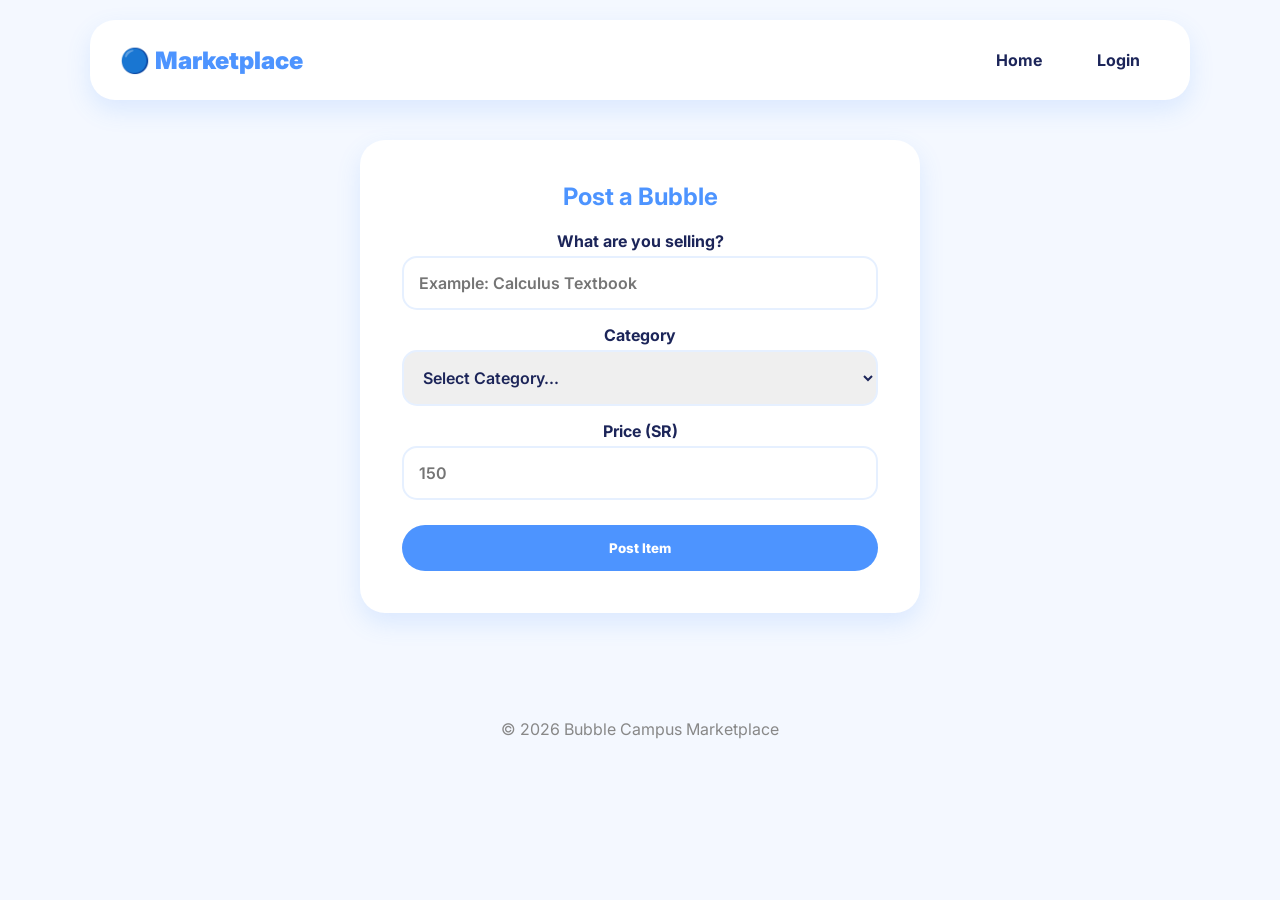
==== add-product.html @ 07e16999 "first" ====
<!DOCTYPE html>
<html lang="en">
<head>
  <meta charset="UTF-8">
  <title>Sell Item | Bubble Market</title>
  <link href="https://fonts.googleapis.com/css2?family=Inter:wght@400;600;700;900&display=swap" rel="stylesheet">
  <link rel="stylesheet" href="styles.css">
</head>
<body>

  <header class="site-header container">
    <a href="index.html" class="brand">🔵 Marketplace</a>
    <nav class="nav-links">
      <a href="index.html" class="nav-link" id="nav-index">Home</a>
      <a href="add-product.html" class="nav-link logged-in-only" id="nav-add">Sell Item</a>
      <a href="my-listings.html" class="nav-link logged-in-only" id="nav-mine">My Listings</a>
      <a href="admin-panel.html" class="nav-link admin-only" id="nav-admin">Admin</a>
      <a href="login.html" class="nav-link guest-only" id="nav-login">Login</a>
      <a href="#" id="logoutBtn" class="nav-link logged-in-only">Logout</a>
    </nav>
  </header>

  <main class="container" style="max-width: 600px; margin-top: 40px;">
    <div class="card" style="padding: 40px;">
      <h2 style="color: var(--bubble-blue); text-align: center; margin-top: 0;">Post a Bubble</h2>
      
      <form id="addForm" style="display: grid; gap: 15px;">
        <div>
          <label style="font-weight: 700; margin-bottom: 5px; display: block;">What are you selling?</label>
          <input type="text" id="addTitle" class="bubble-input" placeholder="Example: Calculus Textbook" required>
        </div>
        <div>
          <label style="font-weight: 700; margin-bottom: 5px; display: block;">Category</label>
          <select id="addCategory" class="bubble-input" required>
            <option value="">Select Category...</option>
            <option value="Books">Books</option>
            <option value="Tablets">Tablets</option>
            <option value="Audio">Audio</option>
            <option value="Furniture">Furniture</option>
          </select>
        </div>
        <div>
          <label style="font-weight: 700; margin-bottom: 5px; display: block;">Price (SR)</label>
          <input type="number" id="addPrice" class="bubble-input" placeholder="150" required>
        </div>
        <button type="submit" class="btn" style="margin-top: 10px; width: 100%;">Post Item</button>
      </form>
    </div>
  </main>

  <footer class="footer"><p>© 2026 Bubble Campus Marketplace</p></footer>

  <script src="script.js"></script>
</body>
</html>
---- styles.css ----
/* Project: Campus Marketplace (Phase 2)
   Theme: Simple Bubble
*/

:root {
  --bubble-blue: #4d94ff;
  --bubble-light: #e6f0ff;
  --bubble-pink: #ff85a2;
  --navy: #1c2559;
  --white: #ffffff;
  --shadow: 0 10px 25px rgba(77, 148, 255, 0.15);
  --radius: 25px; 
}

* { box-sizing: border-box; font-family: 'Inter', sans-serif; }
body { margin: 0; background-color: #f4f8ff; color: var(--navy); }
a { text-decoration: none; color: inherit; }
.container { max-width: 1100px; margin: 0 auto; padding: 0 20px; }

/* --- Header --- */
.site-header {
  background: var(--white); margin: 20px auto; padding: 20px 30px;
  border-radius: var(--radius); box-shadow: var(--shadow);
  display: flex; justify-content: space-between; align-items: center;
}
.brand { font-size: 1.5rem; font-weight: 900; color: var(--bubble-blue); }
.nav-links { display: flex; gap: 15px; }
.nav-link { font-weight: 700; padding: 10px 20px; border-radius: 20px; transition: 0.3s; }
.nav-link:hover, .nav-link.active { background: var(--bubble-light); color: var(--bubble-blue); }
.admin-only, .logged-in-only, .guest-only { display: none; } /* Controlled by JS */

/* --- Hero --- */
.hero { text-align: center; padding: 60px 20px; margin-bottom: 30px; }
.hero h1 { font-size: 3rem; color: var(--bubble-blue); margin-bottom: 10px; }

/* --- Search Bar --- */
.search-bar {
  background: var(--white); padding: 20px; border-radius: var(--radius);
  box-shadow: var(--shadow); display: grid; grid-template-columns: 2fr 1fr 1fr 1fr; gap: 15px;
  margin-bottom: 40px;
}

/* --- Forms & Inputs --- */
.bubble-input, .search-bar input, .search-bar select {
  width: 100%; padding: 15px; border-radius: 15px; border: 2px solid var(--bubble-light);
  outline: none; font-size: 1rem; font-weight: 600; color: var(--navy); transition: 0.3s;
}
.bubble-input:focus, .search-bar input:focus, .search-bar select:focus { border-color: var(--bubble-blue); }

/* --- Role Switcher Buttons --- */
.role-btn {
  flex: 1; padding: 15px; border-radius: 15px; border: none; font-weight: 800; 
  cursor: pointer; transition: 0.3s; background: var(--bubble-light); color: var(--bubble-blue);
}
.role-btn.active { background: var(--bubble-blue); color: var(--white); }

/* --- Product Cards --- */
.grid-products { display: grid; grid-template-columns: repeat(auto-fill, minmax(250px, 1fr)); gap: 30px; }
.card {
  background: var(--white); border-radius: var(--radius); padding: 15px;
  box-shadow: var(--shadow); text-align: center; transition: 0.3s; border: 2px solid transparent;
}
.card:hover { transform: translateY(-5px); border-color: var(--bubble-light); }
.product-image {
  height: 160px; background: var(--bubble-light); border-radius: 15px;
  display: flex; align-items: center; justify-content: center; font-size: 4rem; margin-bottom: 15px;
}
.product-price {
  display: inline-block; background: var(--bubble-light); color: var(--bubble-blue);
  padding: 8px 16px; border-radius: 20px; font-weight: 800; margin-top: 10px;
}

/* --- Buttons --- */
.btn {
  display: inline-block; padding: 15px 30px; background: var(--bubble-blue);
  color: var(--white); font-weight: 800; border-radius: 30px; border: none; cursor: pointer; transition: 0.3s;
}
.btn:hover { transform: scale(1.05); }
.btn-ghost { background: var(--bubble-light); color: var(--bubble-blue); }

/* --- Footer --- */
.footer { text-align: center; padding: 40px; color: #888; margin-top: 50px; }
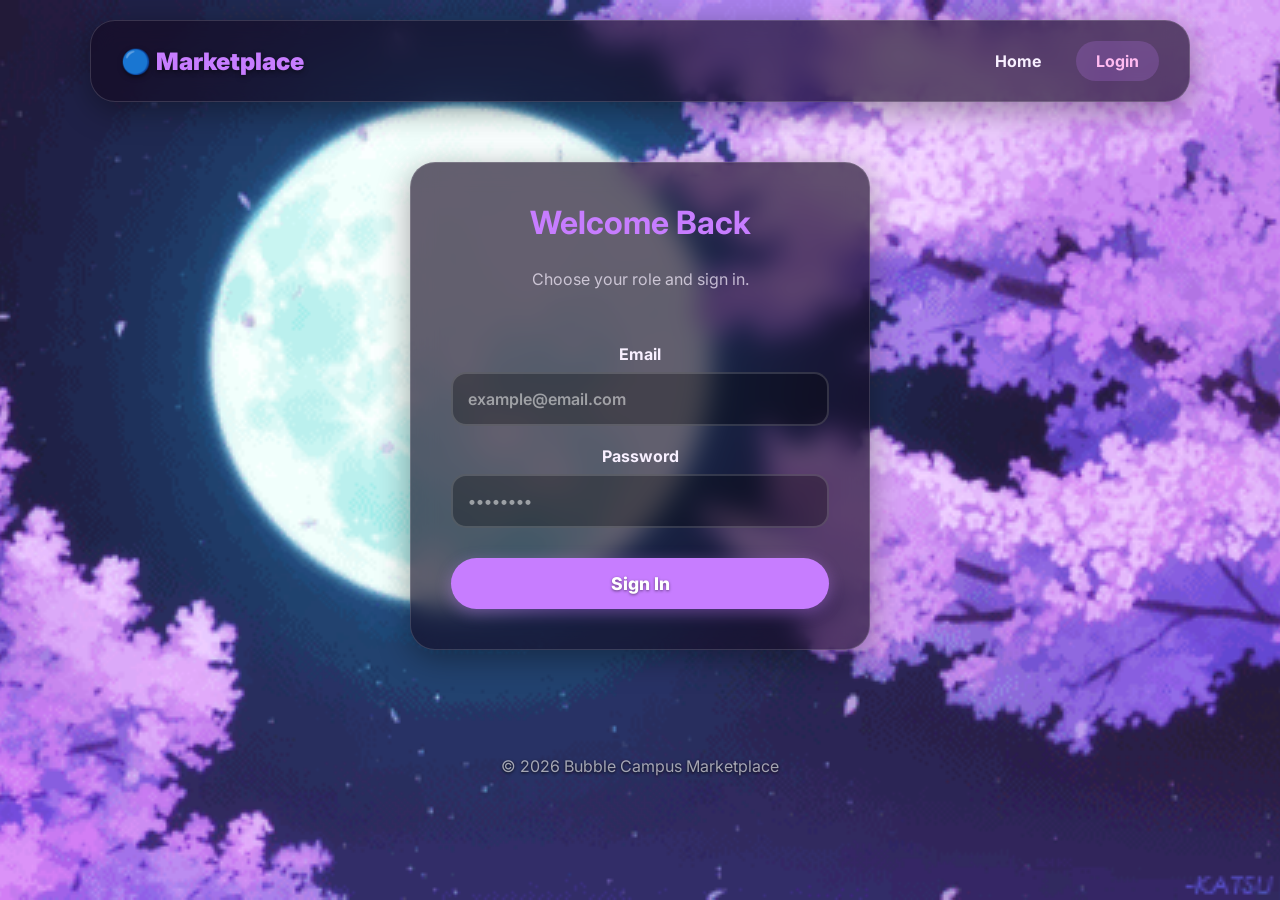
==== commit 7943dfe5: "Added Phase 2 frontend files" ====
--- a/add-product.html
+++ b/add-product.html
@@ -12,10 +12,12 @@
     <a href="index.html" class="brand">🔵 Marketplace</a>
     <nav class="nav-links">
       <a href="index.html" class="nav-link" id="nav-index">Home</a>
+      <a href="messages.html" class="nav-link logged-in-only" id="nav-messages">Inbox</a>
       <a href="add-product.html" class="nav-link logged-in-only" id="nav-add">Sell Item</a>
       <a href="my-listings.html" class="nav-link logged-in-only" id="nav-mine">My Listings</a>
       <a href="admin-panel.html" class="nav-link admin-only" id="nav-admin">Admin</a>
       <a href="login.html" class="nav-link guest-only" id="nav-login">Login</a>
+      <a href="register.html" class="nav-link guest-only" id="nav-register">Register</a>
       <a href="#" id="logoutBtn" class="nav-link logged-in-only">Logout</a>
     </nav>
   </header>
@@ -43,6 +45,14 @@
           <label style="font-weight: 700; margin-bottom: 5px; display: block;">Price (SR)</label>
           <input type="number" id="addPrice" class="bubble-input" placeholder="150" required>
         </div>
+        <div>
+          <label style="font-weight: 700; margin-bottom: 5px; display: block;">Description</label>
+          <textarea id="addDescription" class="bubble-input" rows="3" placeholder="Condition, details, etc..." required></textarea>
+        </div>
+        <div>
+          <label style="font-weight: 700; margin-bottom: 5px; display: block;">Image URL</label>
+          <input type="url" id="addImage" class="bubble-input" placeholder="https://example.com/image.jpg">
+        </div>
         <button type="submit" class="btn" style="margin-top: 10px; width: 100%;">Post Item</button>
       </form>
     </div>
--- a/styles.css
+++ b/styles.css
@@ -1,19 +1,36 @@
 /* Project: Campus Marketplace (Phase 2)
-   Theme: Simple Bubble
+   Theme: Dreamy Purple Glass
 */
 
 :root {
-  --bubble-blue: #4d94ff;
-  --bubble-light: #e6f0ff;
-  --bubble-pink: #ff85a2;
-  --navy: #1c2559;
-  --white: #ffffff;
-  --shadow: 0 10px 25px rgba(77, 148, 255, 0.15);
+  --bubble-blue: #c77dff; 
+  --bubble-light: rgba(199, 125, 255, 0.2); 
+  --bubble-pink: #ffbaf0; 
+  --navy: #f8f0ff; 
+  --white: rgba(20, 10, 35, 0.65); 
+  --glass-border: rgba(255, 255, 255, 0.15);
+  --shadow: 0 8px 32px 0 rgba(0, 0, 0, 0.37);
   --radius: 25px; 
 }
 
 * { box-sizing: border-box; font-family: 'Inter', sans-serif; }
-body { margin: 0; background-color: #f4f8ff; color: var(--navy); }
+
+/* --- Smooth Page Transition Animation --- */
+@keyframes dreamyFade {
+  from { opacity: 0; }
+  to { opacity: 1; }
+}
+
+body { 
+  margin: 0; 
+  /* #140a23 acts as a dark base to prevent the jarring white flash while the GIF loads */
+  background: #140a23 url('bg.gif') no-repeat center center fixed; 
+  background-size: cover;
+  color: var(--navy); 
+  /* Triggers the fade-in every time a page loads */
+  animation: dreamyFade 0.4s ease-in-out;
+}
+
 a { text-decoration: none; color: inherit; }
 .container { max-width: 1100px; margin: 0 auto; padding: 0 20px; }
 
@@ -21,62 +38,73 @@
 .site-header {
   background: var(--white); margin: 20px auto; padding: 20px 30px;
   border-radius: var(--radius); box-shadow: var(--shadow);
+  backdrop-filter: blur(12px); -webkit-backdrop-filter: blur(12px);
+  border: 1px solid var(--glass-border);
   display: flex; justify-content: space-between; align-items: center;
 }
-.brand { font-size: 1.5rem; font-weight: 900; color: var(--bubble-blue); }
+.brand { font-size: 1.5rem; font-weight: 900; color: var(--bubble-blue); text-shadow: 0 2px 5px rgba(0,0,0,0.5); }
 .nav-links { display: flex; gap: 15px; }
-.nav-link { font-weight: 700; padding: 10px 20px; border-radius: 20px; transition: 0.3s; }
-.nav-link:hover, .nav-link.active { background: var(--bubble-light); color: var(--bubble-blue); }
-.admin-only, .logged-in-only, .guest-only { display: none; } /* Controlled by JS */
+.nav-link { font-weight: 700; padding: 10px 20px; border-radius: 20px; transition: 0.3s; color: var(--navy); }
+.nav-link:hover, .nav-link.active { background: var(--bubble-light); color: var(--bubble-pink); }
+.admin-only, .logged-in-only, .guest-only { display: none; } 
 
 /* --- Hero --- */
 .hero { text-align: center; padding: 60px 20px; margin-bottom: 30px; }
-.hero h1 { font-size: 3rem; color: var(--bubble-blue); margin-bottom: 10px; }
+.hero h1 { font-size: 3rem; color: var(--bubble-pink); margin-bottom: 10px; text-shadow: 0 2px 10px rgba(0,0,0,0.8); }
+.hero p { text-shadow: 0 2px 5px rgba(0,0,0,0.8); }
 
 /* --- Search Bar --- */
 .search-bar {
   background: var(--white); padding: 20px; border-radius: var(--radius);
   box-shadow: var(--shadow); display: grid; grid-template-columns: 2fr 1fr 1fr 1fr; gap: 15px;
-  margin-bottom: 40px;
+  margin-bottom: 40px; backdrop-filter: blur(12px); -webkit-backdrop-filter: blur(12px);
+  border: 1px solid var(--glass-border);
 }
 
 /* --- Forms & Inputs --- */
 .bubble-input, .search-bar input, .search-bar select {
-  width: 100%; padding: 15px; border-radius: 15px; border: 2px solid var(--bubble-light);
+  width: 100%; padding: 15px; border-radius: 15px; 
+  background: rgba(0, 0, 0, 0.3); border: 2px solid var(--glass-border);
   outline: none; font-size: 1rem; font-weight: 600; color: var(--navy); transition: 0.3s;
 }
-.bubble-input:focus, .search-bar input:focus, .search-bar select:focus { border-color: var(--bubble-blue); }
+.bubble-input::placeholder, .search-bar input::placeholder { color: rgba(255, 255, 255, 0.5); }
+.bubble-input:focus, .search-bar input:focus, .search-bar select:focus { border-color: var(--bubble-blue); background: rgba(0,0,0,0.5); }
+.search-bar select option { background: #2a1b3d; color: #fff; }
 
 /* --- Role Switcher Buttons --- */
 .role-btn {
   flex: 1; padding: 15px; border-radius: 15px; border: none; font-weight: 800; 
-  cursor: pointer; transition: 0.3s; background: var(--bubble-light); color: var(--bubble-blue);
+  cursor: pointer; transition: 0.3s; background: var(--bubble-light); color: var(--navy);
 }
-.role-btn.active { background: var(--bubble-blue); color: var(--white); }
+.role-btn.active { background: var(--bubble-blue); color: #fff; text-shadow: 0 1px 3px rgba(0,0,0,0.5); }
 
 /* --- Product Cards --- */
 .grid-products { display: grid; grid-template-columns: repeat(auto-fill, minmax(250px, 1fr)); gap: 30px; }
 .card {
   background: var(--white); border-radius: var(--radius); padding: 15px;
-  box-shadow: var(--shadow); text-align: center; transition: 0.3s; border: 2px solid transparent;
+  box-shadow: var(--shadow); text-align: center; transition: 0.3s; 
+  border: 1px solid var(--glass-border); backdrop-filter: blur(12px); -webkit-backdrop-filter: blur(12px);
 }
-.card:hover { transform: translateY(-5px); border-color: var(--bubble-light); }
+.card:hover { transform: translateY(-5px); border-color: var(--bubble-blue); box-shadow: 0 15px 35px rgba(199, 125, 255, 0.3); }
 .product-image {
-  height: 160px; background: var(--bubble-light); border-radius: 15px;
+  height: 160px; background: rgba(0,0,0,0.2); border-radius: 15px;
   display: flex; align-items: center; justify-content: center; font-size: 4rem; margin-bottom: 15px;
+  border: 1px solid var(--glass-border); overflow: hidden;
 }
 .product-price {
-  display: inline-block; background: var(--bubble-light); color: var(--bubble-blue);
-  padding: 8px 16px; border-radius: 20px; font-weight: 800; margin-top: 10px;
+  display: inline-block; background: var(--bubble-light); color: var(--bubble-pink);
+  padding: 8px 16px; border-radius: 20px; font-weight: 800; margin-top: 10px; border: 1px solid var(--glass-border);
 }
 
 /* --- Buttons --- */
 .btn {
   display: inline-block; padding: 15px 30px; background: var(--bubble-blue);
-  color: var(--white); font-weight: 800; border-radius: 30px; border: none; cursor: pointer; transition: 0.3s;
+  color: #fff; font-weight: 800; border-radius: 30px; border: none; cursor: pointer; transition: 0.3s;
+  box-shadow: 0 4px 15px rgba(199, 125, 255, 0.4); text-shadow: 0 1px 3px rgba(0,0,0,0.5);
 }
-.btn:hover { transform: scale(1.05); }
-.btn-ghost { background: var(--bubble-light); color: var(--bubble-blue); }
+.btn:hover { transform: scale(1.05); box-shadow: 0 6px 20px rgba(199, 125, 255, 0.6); }
+.btn-ghost { background: var(--bubble-light); color: var(--navy); border: 1px solid var(--glass-border); box-shadow: none; }
+.btn-ghost:hover { background: rgba(255,255,255,0.1); }
 
 /* --- Footer --- */
-.footer { text-align: center; padding: 40px; color: #888; margin-top: 50px; }+.footer { text-align: center; padding: 40px; color: rgba(255,255,255,0.6); margin-top: 50px; text-shadow: 0 1px 3px rgba(0,0,0,0.8); }
